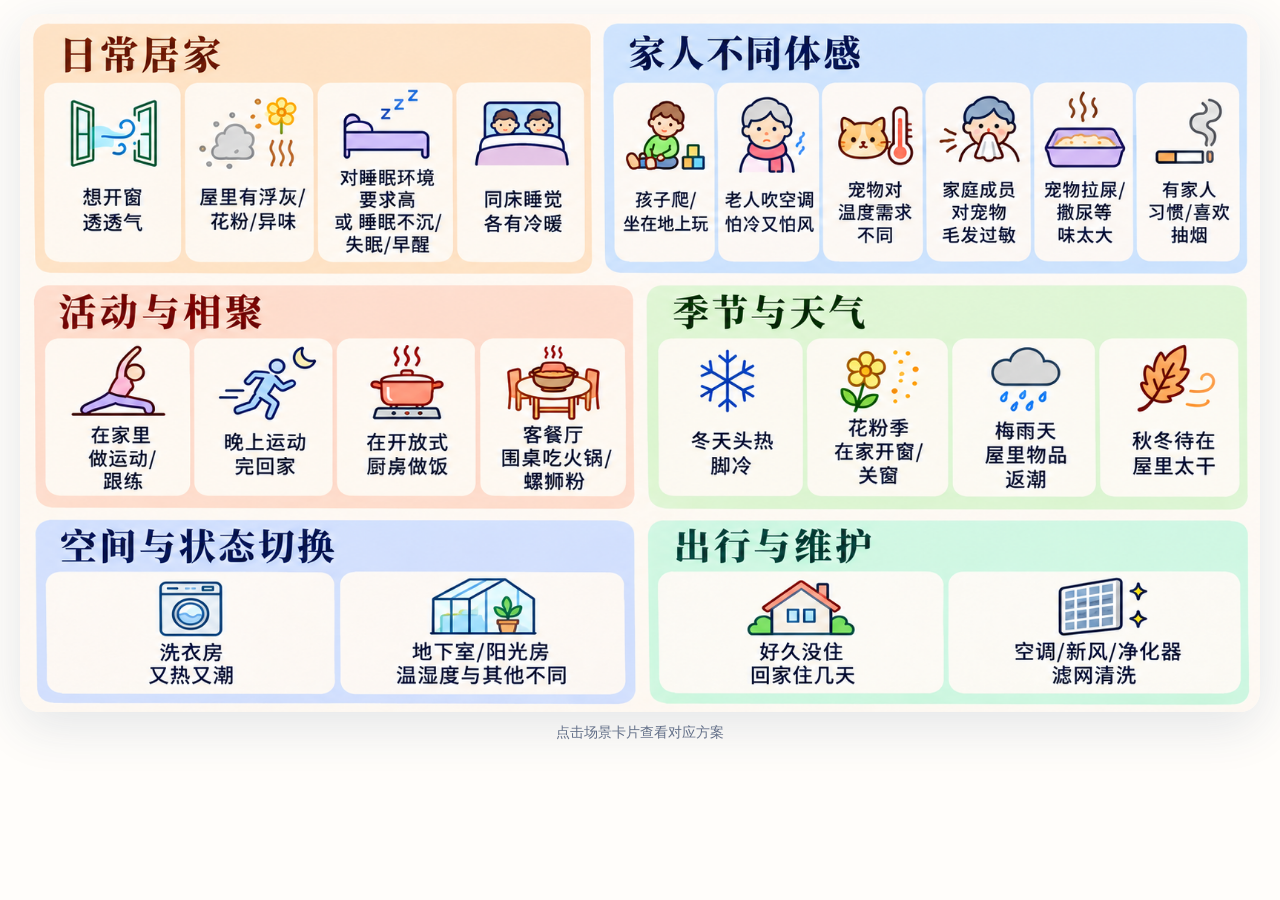
==== index.html @ a1ff842d "feat: add interactive air scenarios page" ====
<!doctype html>
<html lang="zh-CN">
  <head>
    <meta charset="UTF-8" />
    <meta name="viewport" content="width=device-width, initial-scale=1.0" />
    <meta name="description" content="COLMO 家庭空气场景" />
    <title>空气场景 | COLMO</title>
    <link rel="stylesheet" href="styles.css" />
  </head>
  <body>
    <main class="air-home" aria-label="家庭空气场景">
      <div class="scene-board" id="scene-board">
        <img
          class="scene-reference"
          src="assets/air-scenarios-reference.png"
          alt="家庭空气场景：日常居家、家人不同体感、活动与相聚、季节与天气、空间与状态切换、出行与维护"
        />
        <div class="scene-hotspots" id="scene-hotspots" aria-label="选择一个空气场景"></div>
      </div>
      <p class="hint">点击场景卡片查看对应方案</p>
    </main>
    <script src="app.js"></script>
  </body>
</html>
---- styles.css ----
:root {
  color: #081a4b;
  background: #fffdfa;
  font-family: "Noto Sans SC", "PingFang SC", "Microsoft YaHei", sans-serif;
}

* { box-sizing: border-box; }

body { margin: 0; min-width: 320px; }

.air-home { padding: 14px 20px 20px; }

.scene-board {
  position: relative;
  width: min(100%, 1672px);
  margin: 0 auto;
  overflow: hidden;
  border-radius: 20px;
  box-shadow: 0 15px 50px rgba(34, 68, 104, .12);
}

.scene-reference { display: block; width: 100%; height: auto; }

.scene-hotspots { position: absolute; inset: 0; }

.scene-card {
  position: absolute;
  display: block;
  appearance: none;
  padding: 0;
  border: 3px solid transparent;
  border-radius: clamp(9px, 1.25vw, 20px);
  background: transparent;
  cursor: pointer;
  transition: background .2s ease, border-color .2s ease, box-shadow .2s ease, transform .2s ease;
}

.scene-card:hover,
.scene-card:focus-visible {
  border-color: rgba(7, 47, 127, .9);
  background: rgba(255, 255, 255, .20);
  box-shadow: 0 0 0 4px rgba(255, 255, 255, .45), 0 8px 20px rgba(8, 26, 75, .2);
  outline: none;
  transform: translateY(-2px);
}

.scene-card.is-visited {
  border-color: #a73c20;
  background: rgba(255, 232, 133, .42);
  box-shadow: inset 0 0 0 2px rgba(255, 255, 255, .82), 0 8px 18px rgba(139, 54, 27, .2);
}

.hint { margin: 12px auto 0; text-align: center; color: #68738b; font-size: 14px; }

.detail-page { min-height: 100vh; background: linear-gradient(135deg, #fff8ee, #eff8ff 48%, #e7fff2); }
.scene-detail { width: min(1100px, calc(100% - 40px)); margin: 0 auto; padding: 28px 0 60px; }
.back-button { display: inline-flex; align-items: center; padding: 11px 16px; border-radius: 999px; background: #fff; color: #081a4b; text-decoration: none; box-shadow: 0 6px 18px rgba(8, 26, 75, .12); }
.detail-content { margin-top: 36px; }
.eyebrow { margin: 0 0 6px; color: #6580a2; letter-spacing: .12em; font-size: 12px; font-weight: 700; }
h1 { margin: 0 0 20px; font-family: "Songti SC", "STSong", serif; font-size: clamp(32px, 5vw, 58px); }
.scene-image-frame { min-height: 380px; overflow: hidden; border-radius: 28px; background: rgba(255,255,255,.66); box-shadow: 0 20px 50px rgba(29, 78, 101, .12); }
.scene-image-frame img { display: block; width: 100%; height: auto; }

@media (max-width: 680px) {
  .air-home { padding: 8px; }
  .scene-card { border-width: 2px; }
  .hint { font-size: 12px; }
  .scene-detail { width: min(100% - 24px, 1100px); padding-top: 16px; }
  .scene-image-frame { min-height: 280px; border-radius: 18px; }
}
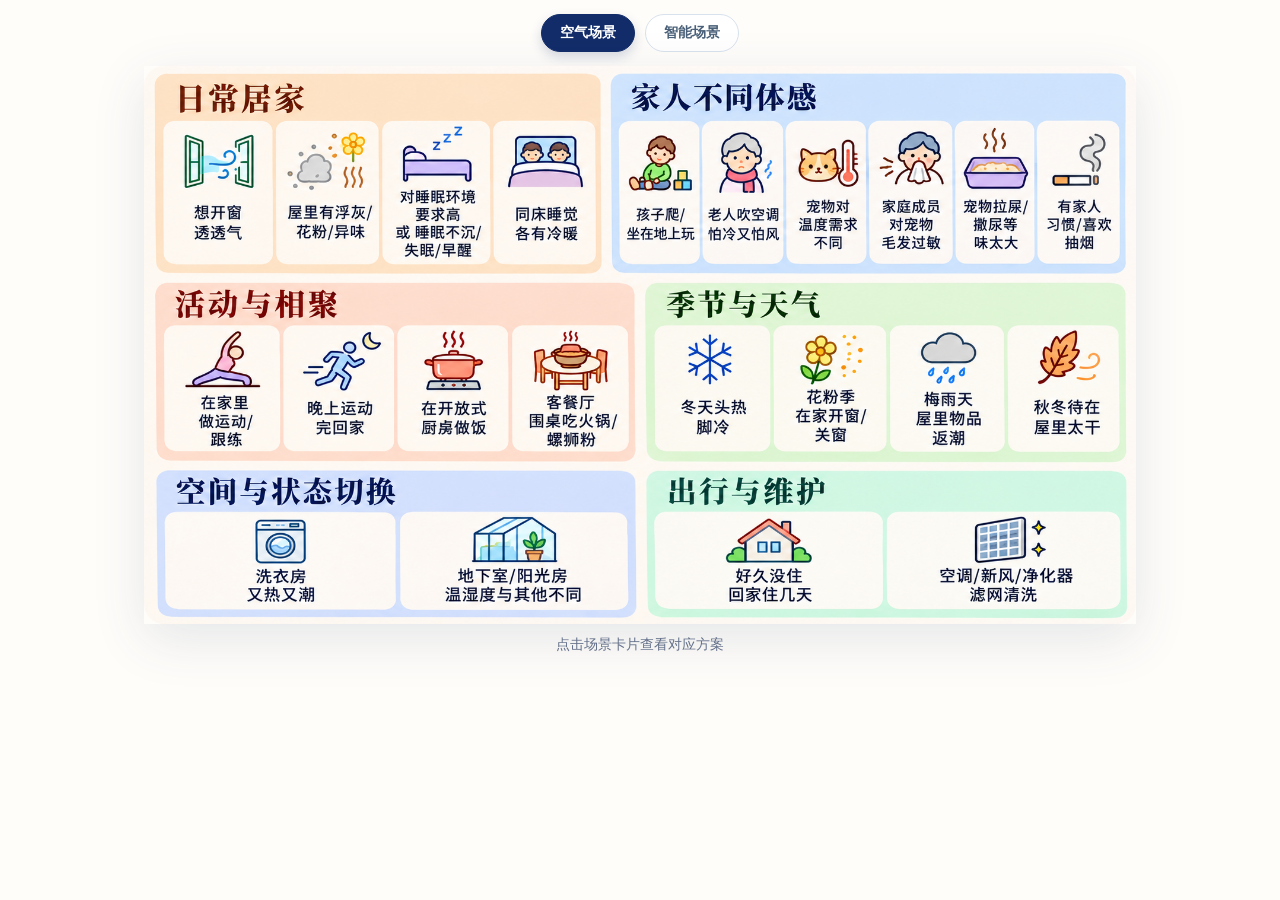
==== commit 052aea2f: "feat: add smart scenarios and interactions" ====
--- a/index.html
+++ b/index.html
@@ -8,6 +8,10 @@
     <link rel="stylesheet" href="styles.css" />
   </head>
   <body>
+    <nav class="main-nav" aria-label="主场景导航">
+      <a class="nav-link is-active" href="index.html" aria-current="page">空气场景</a>
+      <a class="nav-link" href="smart.html">智能场景</a>
+    </nav>
     <main class="air-home" aria-label="家庭空气场景">
       <div class="scene-board" id="scene-board">
         <img
--- a/styles.css
+++ b/styles.css
@@ -8,46 +8,127 @@
 
 body { margin: 0; min-width: 320px; }
 
+.main-nav { display: flex; justify-content: center; gap: 10px; padding: 14px 20px 0; }
+.nav-link { padding: 9px 18px; border: 1px solid #d8e2ed; border-radius: 999px; background: #fff; color: #496078; font-size: 14px; font-weight: 700; text-decoration: none; transition: .2s ease; }
+.nav-link:hover, .nav-link:focus-visible { border-color: #0d5f9c; color: #0d5f9c; outline: none; }
+.nav-link.is-active { border-color: #112c68; background: #112c68; color: #fff; box-shadow: 0 5px 12px rgba(17,44,104,.18); }
 .air-home { padding: 14px 20px 20px; }
 
 .scene-board {
   position: relative;
-  width: min(100%, 1672px);
+  width: min(80%, 1340px);
   margin: 0 auto;
-  overflow: hidden;
-  border-radius: 20px;
   box-shadow: 0 15px 50px rgba(34, 68, 104, .12);
 }
 
-.scene-reference { display: block; width: 100%; height: auto; }
+.scene-reference { display: block; width: 100%; height: auto; border-radius: 20px; }
 
 .scene-hotspots { position: absolute; inset: 0; }
 
 .scene-card {
   position: absolute;
   display: block;
+  overflow: visible;
   appearance: none;
   padding: 0;
-  border: 3px solid transparent;
+  border: 0;
   border-radius: clamp(9px, 1.25vw, 20px);
   background: transparent;
   cursor: pointer;
-  transition: background .2s ease, border-color .2s ease, box-shadow .2s ease, transform .2s ease;
+  transition: background .2s ease, box-shadow .2s ease, transform .2s ease;
+}
+
+.scene-card::after {
+  position: absolute;
+  inset: clamp(3px, .42vw, 7px);
+  border: 3px solid transparent;
+  border-radius: clamp(8px, 1vw, 16px);
+  content: "";
+  pointer-events: none;
+  transition: border-color .2s ease, box-shadow .2s ease;
+}
+
+.scene-card::before {
+  position: absolute;
+  inset: clamp(3px, .42vw, 7px);
+  border-radius: clamp(8px, 1vw, 16px);
+  background: transparent;
+  content: "";
+  pointer-events: none;
+  transition: background .2s ease;
 }
 
 .scene-card:hover,
 .scene-card:focus-visible {
-  border-color: rgba(7, 47, 127, .9);
-  background: rgba(255, 255, 255, .20);
-  box-shadow: 0 0 0 4px rgba(255, 255, 255, .45), 0 8px 20px rgba(8, 26, 75, .2);
+  z-index: 100;
+  background: transparent;
+  box-shadow: 0 8px 20px rgba(8, 26, 75, .2);
   outline: none;
   transform: translateY(-2px);
 }
 
+.scene-card:hover::after,
+.scene-card:focus-visible::after {
+  border-color: rgba(7, 47, 127, .9);
+  box-shadow: 0 0 0 3px rgba(255, 255, 255, .45);
+}
+
+.scene-card:hover::before,
+.scene-card:focus-visible::before {
+  background: rgba(255, 255, 255, .20);
+}
+
 .scene-card.is-visited {
+  background: transparent;
+  box-shadow: 0 8px 18px rgba(139, 54, 27, .2);
+}
+
+.scene-card.is-visited::after {
   border-color: #a73c20;
+  box-shadow: inset 0 0 0 2px rgba(255, 255, 255, .82);
+}
+
+.scene-card.is-visited::before {
   background: rgba(255, 232, 133, .42);
-  box-shadow: inset 0 0 0 2px rgba(255, 255, 255, .82), 0 8px 18px rgba(139, 54, 27, .2);
+}
+
+.scene-tooltip {
+  position: absolute;
+  z-index: 10;
+  left: 50%;
+  top: calc(100% + 9px);
+  width: min(270px, 62vw);
+  padding: 11px 14px;
+  border-radius: 12px;
+  background: rgba(8, 26, 75, .94);
+  color: #fff;
+  font-family: "Noto Sans SC", "PingFang SC", "Microsoft YaHei", sans-serif;
+  font-size: clamp(12px, 1.1vw, 16px);
+  font-weight: 600;
+  line-height: 1.45;
+  text-align: left;
+  white-space: normal;
+  opacity: 0;
+  pointer-events: none;
+  transform: translate(-50%, -5px);
+  transition: opacity .18s ease, transform .18s ease;
+}
+
+.scene-tooltip::before {
+  position: absolute;
+  top: -6px;
+  left: 50%;
+  width: 12px;
+  height: 12px;
+  background: rgba(8, 26, 75, .94);
+  content: "";
+  transform: translateX(-50%) rotate(45deg);
+}
+
+.scene-card:hover .scene-tooltip,
+.scene-card:focus-visible .scene-tooltip {
+  opacity: 1;
+  transform: translate(-50%, 0);
 }
 
 .hint { margin: 12px auto 0; text-align: center; color: #68738b; font-size: 14px; }
@@ -63,6 +144,7 @@
 
 @media (max-width: 680px) {
   .air-home { padding: 8px; }
+  .scene-board { width: 100%; }
   .scene-card { border-width: 2px; }
   .hint { font-size: 12px; }
   .scene-detail { width: min(100% - 24px, 1100px); padding-top: 16px; }
